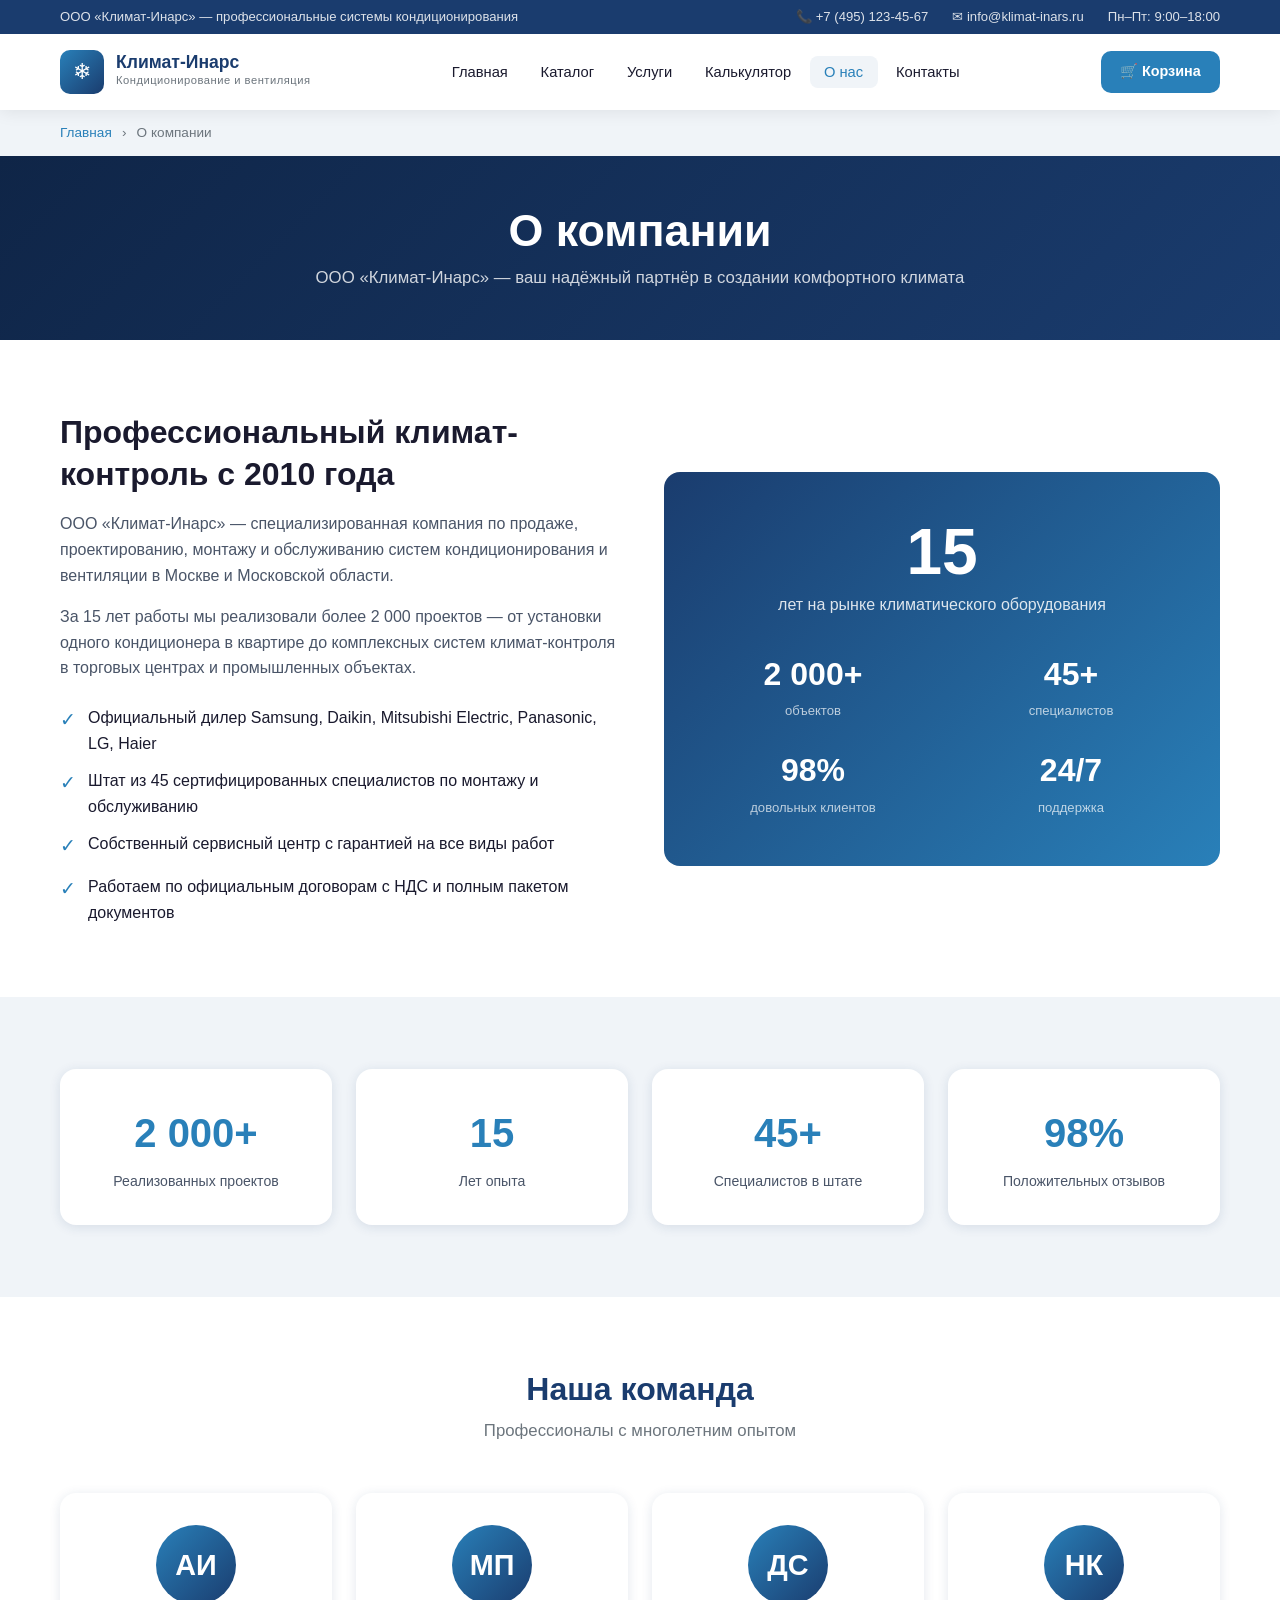
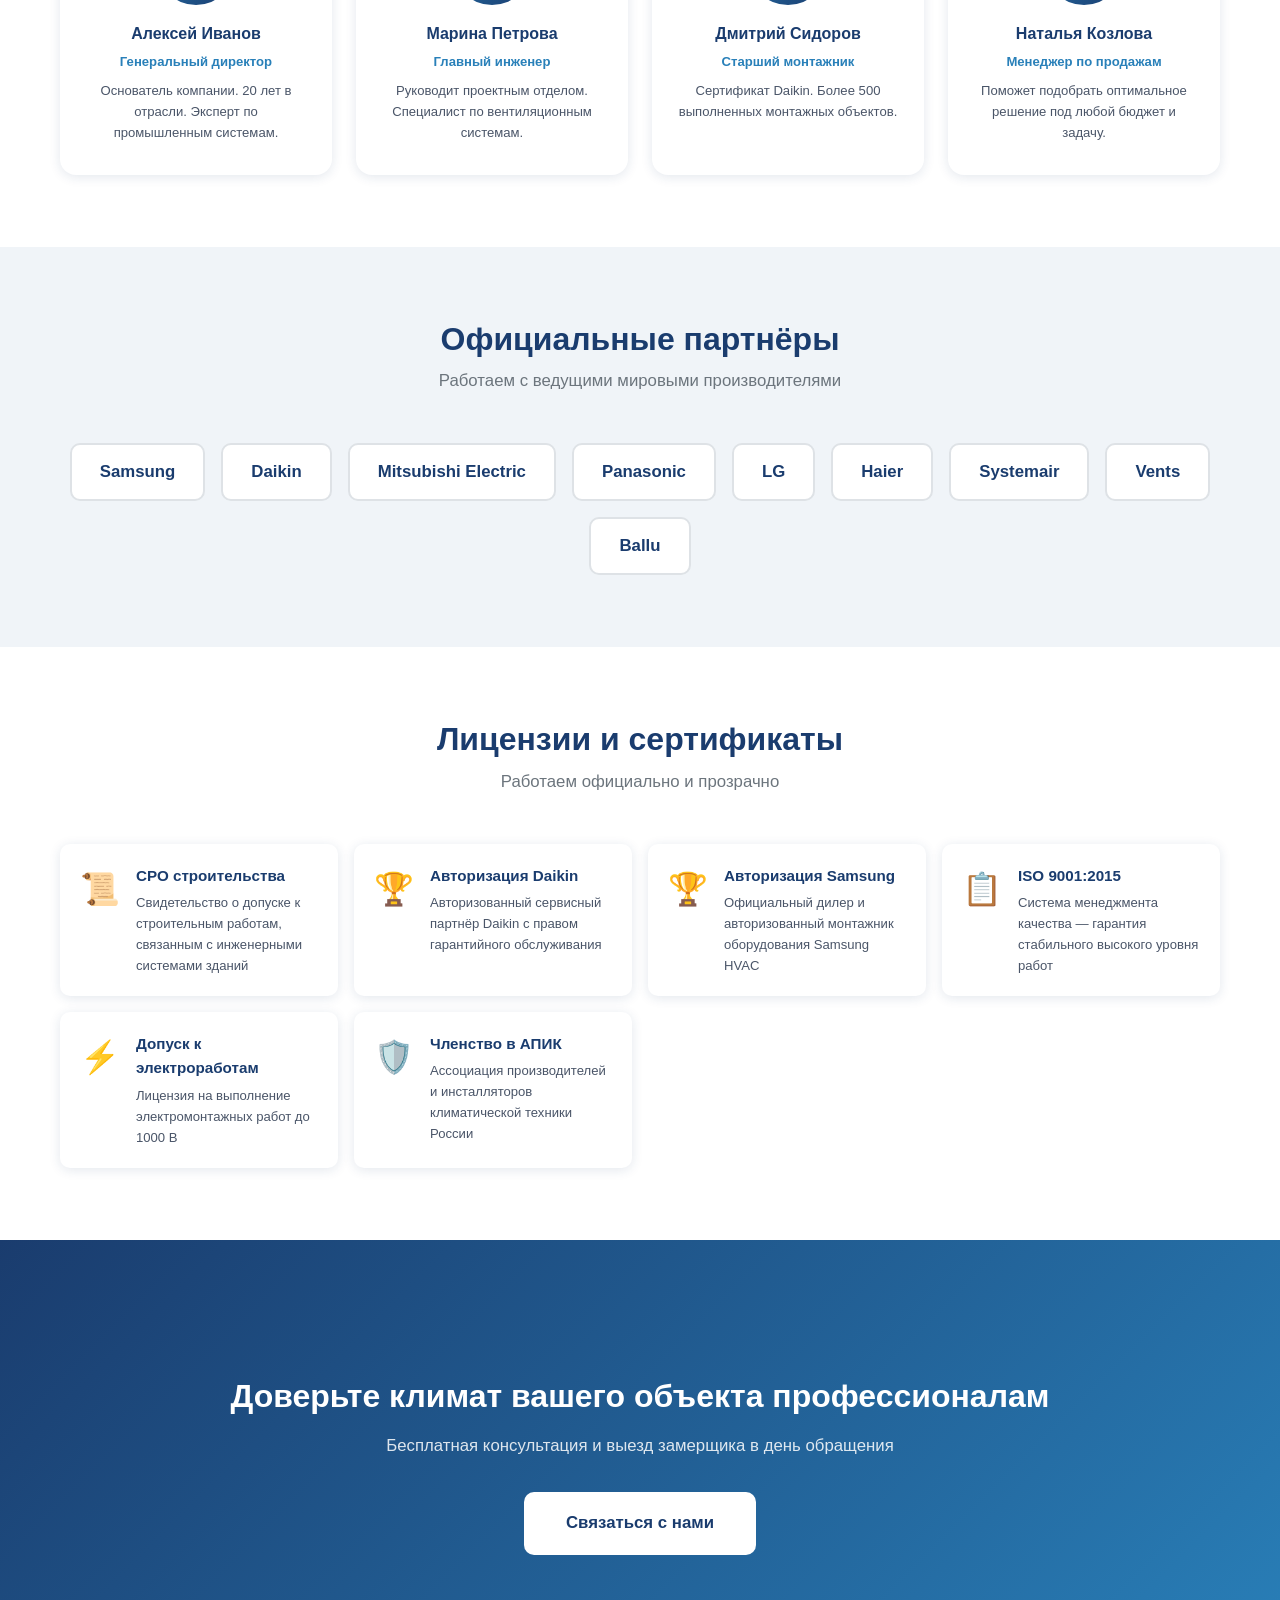
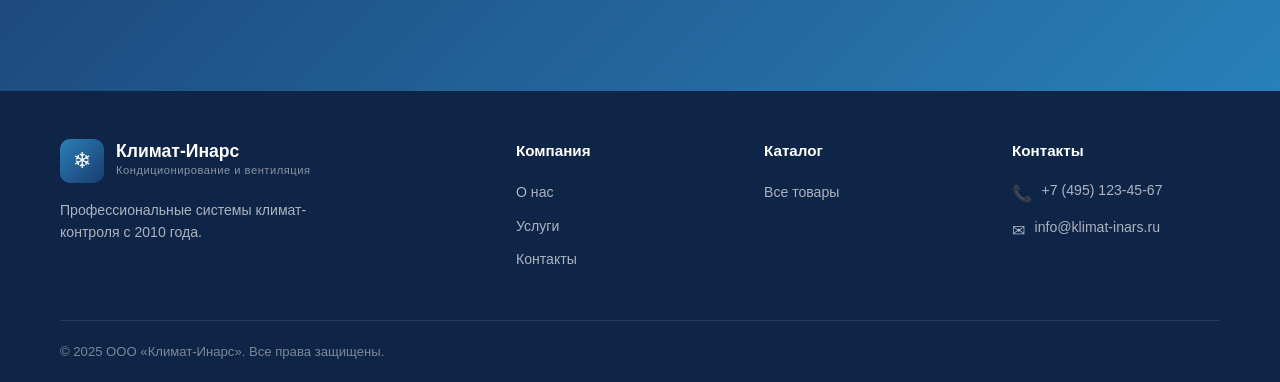
==== about.html @ 951269cb "Add multi-page website for Klimat-Inars LLC Full-featured air conditioning & ventilation company web" ====
<!DOCTYPE html>
<html lang="ru">
<head>
  <meta charset="UTF-8">
  <meta name="viewport" content="width=device-width, initial-scale=1.0">
  <title>О компании — Климат-Инарс</title>
  <link rel="stylesheet" href="css/style.css">
  <style>
    .about-intro { display: grid; grid-template-columns: 1fr 1fr; gap: 3rem; align-items: center; }
    .about-intro-visual {
      background: linear-gradient(135deg, var(--primary), var(--accent));
      border-radius: var(--radius-lg); padding: 3rem 2rem;
      color: var(--white); text-align: center;
    }
    .about-intro-visual .big-num { font-size: 4rem; font-weight: 900; line-height: 1; }
    .about-intro-visual p { opacity: 0.85; margin-top: 0.5rem; }
    .stats-grid { display: grid; grid-template-columns: repeat(4, 1fr); gap: 1.5rem; }
    .stat-card { background: var(--white); border-radius: var(--radius-lg); padding: 2rem 1rem; text-align: center; box-shadow: var(--shadow); }
    .stat-card .num { font-size: 2.5rem; font-weight: 800; color: var(--accent); }
    .stat-card .label { font-size: 0.88rem; color: var(--text-light); margin-top: 0.3rem; }
    .team-grid { display: grid; grid-template-columns: repeat(auto-fit, minmax(200px, 1fr)); gap: 1.5rem; }
    .team-card { text-align: center; background: var(--white); border-radius: var(--radius-lg); padding: 2rem 1.5rem; box-shadow: var(--shadow); }
    .team-avatar { width: 80px; height: 80px; border-radius: 50%; background: linear-gradient(135deg, var(--accent), var(--primary)); display: flex; align-items: center; justify-content: center; color: var(--white); font-size: 1.8rem; font-weight: 700; margin: 0 auto 1rem; }
    .team-card h4 { color: var(--primary); margin-bottom: 0.25rem; }
    .team-card .role { font-size: 0.82rem; color: var(--accent); font-weight: 600; margin-bottom: 0.5rem; }
    .team-card p { font-size: 0.82rem; color: var(--text-light); }
    .partners-logos { display: flex; flex-wrap: wrap; gap: 1rem; justify-content: center; align-items: center; }
    .partner-badge {
      background: var(--white); border: 2px solid var(--gray-light); border-radius: var(--radius);
      padding: 0.85rem 1.75rem; font-weight: 700; color: var(--primary); font-size: 1.05rem;
      transition: var(--transition);
    }
    .partner-badge:hover { border-color: var(--accent); color: var(--accent); }
    .cert-list { display: grid; grid-template-columns: repeat(auto-fit, minmax(260px, 1fr)); gap: 1rem; }
    .cert-item { display: flex; gap: 1rem; padding: 1.25rem; background: var(--white); border-radius: var(--radius); box-shadow: var(--shadow); }
    .cert-icon { font-size: 2rem; flex-shrink: 0; }
    .cert-item h4 { color: var(--primary); margin-bottom: 0.25rem; font-size: 0.95rem; }
    .cert-item p { font-size: 0.82rem; color: var(--text-light); }
    @media (max-width: 768px) {
      .about-intro { grid-template-columns: 1fr; }
      .stats-grid { grid-template-columns: repeat(2, 1fr); }
    }
  </style>
</head>
<body>

<!-- HEADER -->
<header class="header">
  <div class="header-top">
    <div class="container">
      <div>ООО «Климат-Инарс» — профессиональные системы кондиционирования</div>
      <div class="header-top-contacts">
        <a href="tel:+74951234567">📞 +7 (495) 123-45-67</a>
        <a href="mailto:info@klimat-inars.ru">✉ info@klimat-inars.ru</a>
        <span>Пн–Пт: 9:00–18:00</span>
      </div>
    </div>
  </div>
  <div class="header-main">
    <div class="container">
      <a href="index.html" class="logo">
        <div class="logo-icon">❄</div>
        <div class="logo-text">
          <span class="logo-name">Климат-Инарс</span>
          <span class="logo-tagline">Кондиционирование и вентиляция</span>
        </div>
      </a>
      <nav class="nav">
        <ul>
          <li><a href="index.html">Главная</a></li>
          <li><a href="catalog.html">Каталог</a></li>
          <li><a href="services.html">Услуги</a></li>
          <li><a href="calculator.html">Калькулятор</a></li>
          <li><a href="about.html">О нас</a></li>
          <li><a href="contacts.html">Контакты</a></li>
        </ul>
      </nav>
      <div class="header-actions">
        <a href="cart.html" class="cart-btn">
          🛒 Корзина
          <span class="cart-count hidden">0</span>
        </a>
        <button class="burger" id="burgerBtn" aria-label="Меню">
          <span></span><span></span><span></span>
        </button>
      </div>
    </div>
  </div>
</header>

<nav class="mobile-nav" id="mobileNav">
  <button class="mobile-nav-close" id="mobileNavClose">✕</button>
  <ul>
    <li><a href="index.html">🏠 Главная</a></li>
    <li><a href="catalog.html">📦 Каталог</a></li>
    <li><a href="services.html">🔧 Услуги</a></li>
    <li><a href="calculator.html">🧮 Калькулятор</a></li>
    <li><a href="about.html">ℹ О нас</a></li>
    <li><a href="contacts.html">📍 Контакты</a></li>
    <li><a href="cart.html">🛒 Корзина</a></li>
  </ul>
</nav>

<div class="breadcrumb">
  <div class="container">
    <a href="index.html">Главная</a> <span>›</span> О компании
  </div>
</div>

<div class="page-hero">
  <div class="container">
    <h1>О компании</h1>
    <p>ООО «Климат-Инарс» — ваш надёжный партнёр в создании комфортного климата</p>
  </div>
</div>

<!-- ABOUT INTRO -->
<section class="section">
  <div class="container">
    <div class="about-intro">
      <div>
        <h2>Профессиональный климат-контроль с 2010 года</h2>
        <p style="color:var(--text-light);margin:1rem 0">ООО «Климат-Инарс» — специализированная компания по продаже, проектированию, монтажу и обслуживанию систем кондиционирования и вентиляции в Москве и Московской области.</p>
        <p style="color:var(--text-light);margin-bottom:1.5rem">За 15 лет работы мы реализовали более 2 000 проектов — от установки одного кондиционера в квартире до комплексных систем климат-контроля в торговых центрах и промышленных объектах.</p>
        <div style="display:flex;flex-direction:column;gap:0.75rem">
          <div style="display:flex;gap:0.75rem;align-items:flex-start">
            <span style="color:var(--accent);font-size:1.2rem;flex-shrink:0">✓</span>
            <span>Официальный дилер Samsung, Daikin, Mitsubishi Electric, Panasonic, LG, Haier</span>
          </div>
          <div style="display:flex;gap:0.75rem;align-items:flex-start">
            <span style="color:var(--accent);font-size:1.2rem;flex-shrink:0">✓</span>
            <span>Штат из 45 сертифицированных специалистов по монтажу и обслуживанию</span>
          </div>
          <div style="display:flex;gap:0.75rem;align-items:flex-start">
            <span style="color:var(--accent);font-size:1.2rem;flex-shrink:0">✓</span>
            <span>Собственный сервисный центр с гарантией на все виды работ</span>
          </div>
          <div style="display:flex;gap:0.75rem;align-items:flex-start">
            <span style="color:var(--accent);font-size:1.2rem;flex-shrink:0">✓</span>
            <span>Работаем по официальным договорам с НДС и полным пакетом документов</span>
          </div>
        </div>
      </div>
      <div class="about-intro-visual">
        <div class="big-num">15</div>
        <p>лет на рынке климатического оборудования</p>
        <div style="display:grid;grid-template-columns:1fr 1fr;gap:1.5rem;margin-top:2rem">
          <div><div style="font-size:2rem;font-weight:800">2 000+</div><div style="opacity:0.7;font-size:0.82rem">объектов</div></div>
          <div><div style="font-size:2rem;font-weight:800">45+</div><div style="opacity:0.7;font-size:0.82rem">специалистов</div></div>
          <div><div style="font-size:2rem;font-weight:800">98%</div><div style="opacity:0.7;font-size:0.82rem">довольных клиентов</div></div>
          <div><div style="font-size:2rem;font-weight:800">24/7</div><div style="opacity:0.7;font-size:0.82rem">поддержка</div></div>
        </div>
      </div>
    </div>
  </div>
</section>

<!-- STATS -->
<section class="section section-light">
  <div class="container">
    <div class="stats-grid">
      <div class="stat-card">
        <div class="num">2 000+</div>
        <div class="label">Реализованных проектов</div>
      </div>
      <div class="stat-card">
        <div class="num">15</div>
        <div class="label">Лет опыта</div>
      </div>
      <div class="stat-card">
        <div class="num">45+</div>
        <div class="label">Специалистов в штате</div>
      </div>
      <div class="stat-card">
        <div class="num">98%</div>
        <div class="label">Положительных отзывов</div>
      </div>
    </div>
  </div>
</section>

<!-- TEAM -->
<section class="section">
  <div class="container">
    <h2 class="section-title">Наша команда</h2>
    <p class="section-sub">Профессионалы с многолетним опытом</p>
    <div class="team-grid">
      <div class="team-card">
        <div class="team-avatar">АИ</div>
        <h4>Алексей Иванов</h4>
        <div class="role">Генеральный директор</div>
        <p>Основатель компании. 20 лет в отрасли. Эксперт по промышленным системам.</p>
      </div>
      <div class="team-card">
        <div class="team-avatar">МП</div>
        <h4>Марина Петрова</h4>
        <div class="role">Главный инженер</div>
        <p>Руководит проектным отделом. Специалист по вентиляционным системам.</p>
      </div>
      <div class="team-card">
        <div class="team-avatar">ДС</div>
        <h4>Дмитрий Сидоров</h4>
        <div class="role">Старший монтажник</div>
        <p>Сертификат Daikin. Более 500 выполненных монтажных объектов.</p>
      </div>
      <div class="team-card">
        <div class="team-avatar">НК</div>
        <h4>Наталья Козлова</h4>
        <div class="role">Менеджер по продажам</div>
        <p>Поможет подобрать оптимальное решение под любой бюджет и задачу.</p>
      </div>
    </div>
  </div>
</section>

<!-- PARTNERS -->
<section class="section section-light">
  <div class="container">
    <h2 class="section-title">Официальные партнёры</h2>
    <p class="section-sub">Работаем с ведущими мировыми производителями</p>
    <div class="partners-logos">
      <div class="partner-badge">Samsung</div>
      <div class="partner-badge">Daikin</div>
      <div class="partner-badge">Mitsubishi Electric</div>
      <div class="partner-badge">Panasonic</div>
      <div class="partner-badge">LG</div>
      <div class="partner-badge">Haier</div>
      <div class="partner-badge">Systemair</div>
      <div class="partner-badge">Vents</div>
      <div class="partner-badge">Ballu</div>
    </div>
  </div>
</section>

<!-- CERTIFICATES -->
<section class="section">
  <div class="container">
    <h2 class="section-title">Лицензии и сертификаты</h2>
    <p class="section-sub">Работаем официально и прозрачно</p>
    <div class="cert-list">
      <div class="cert-item">
        <div class="cert-icon">📜</div>
        <div>
          <h4>СРО строительства</h4>
          <p>Свидетельство о допуске к строительным работам, связанным с инженерными системами зданий</p>
        </div>
      </div>
      <div class="cert-item">
        <div class="cert-icon">🏆</div>
        <div>
          <h4>Авторизация Daikin</h4>
          <p>Авторизованный сервисный партнёр Daikin с правом гарантийного обслуживания</p>
        </div>
      </div>
      <div class="cert-item">
        <div class="cert-icon">🏆</div>
        <div>
          <h4>Авторизация Samsung</h4>
          <p>Официальный дилер и авторизованный монтажник оборудования Samsung HVAC</p>
        </div>
      </div>
      <div class="cert-item">
        <div class="cert-icon">📋</div>
        <div>
          <h4>ISO 9001:2015</h4>
          <p>Система менеджмента качества — гарантия стабильного высокого уровня работ</p>
        </div>
      </div>
      <div class="cert-item">
        <div class="cert-icon">⚡</div>
        <div>
          <h4>Допуск к электроработам</h4>
          <p>Лицензия на выполнение электромонтажных работ до 1000 В</p>
        </div>
      </div>
      <div class="cert-item">
        <div class="cert-icon">🛡️</div>
        <div>
          <h4>Членство в АПИК</h4>
          <p>Ассоциация производителей и инсталляторов климатической техники России</p>
        </div>
      </div>
    </div>
  </div>
</section>

<!-- CTA -->
<section class="section section-blue">
  <div class="container">
    <div class="cta-banner">
      <h2>Доверьте климат вашего объекта профессионалам</h2>
      <p>Бесплатная консультация и выезд замерщика в день обращения</p>
      <a href="contacts.html" class="btn btn-white btn-lg">Связаться с нами</a>
    </div>
  </div>
</section>

<!-- FOOTER -->
<footer class="footer">
  <div class="footer-main">
    <div class="container">
      <div class="footer-grid">
        <div class="footer-brand">
          <a href="index.html" class="logo">
            <div class="logo-icon">❄</div>
            <div class="logo-text">
              <span class="logo-name">Климат-Инарс</span>
              <span class="logo-tagline">Кондиционирование и вентиляция</span>
            </div>
          </a>
          <p>Профессиональные системы климат-контроля с 2010 года.</p>
        </div>
        <div class="footer-col">
          <h4>Компания</h4>
          <ul>
            <li><a href="about.html">О нас</a></li>
            <li><a href="services.html">Услуги</a></li>
            <li><a href="contacts.html">Контакты</a></li>
          </ul>
        </div>
        <div class="footer-col">
          <h4>Каталог</h4>
          <ul>
            <li><a href="catalog.html">Все товары</a></li>
          </ul>
        </div>
        <div class="footer-col">
          <h4>Контакты</h4>
          <div class="footer-contact-item"><span class="icon">📞</span><span>+7 (495) 123-45-67</span></div>
          <div class="footer-contact-item"><span class="icon">✉</span><span>info@klimat-inars.ru</span></div>
        </div>
      </div>
    </div>
  </div>
  <div class="container">
    <div class="footer-bottom">
      <span>© 2025 ООО «Климат-Инарс». Все права защищены.</span>
    </div>
  </div>
</footer>

<script src="js/data.js"></script>
<script src="js/main.js"></script>
</body>
</html>
---- css/style.css ----
/* ===== RESET & BASE ===== */
*, *::before, *::after { box-sizing: border-box; margin: 0; padding: 0; }

:root {
  --primary: #1a3c6e;
  --primary-dark: #0f2547;
  --accent: #2980b9;
  --accent-light: #3498db;
  --accent-hover: #1f6fa8;
  --white: #ffffff;
  --light: #f0f4f8;
  --light-2: #e8eef5;
  --gray: #6c757d;
  --gray-light: #dee2e6;
  --text: #1a1a2e;
  --text-light: #4a5568;
  --shadow: 0 2px 12px rgba(26,60,110,0.12);
  --shadow-lg: 0 8px 32px rgba(26,60,110,0.18);
  --radius: 10px;
  --radius-lg: 16px;
  --transition: 0.25s ease;
}

html { scroll-behavior: smooth; }
body { font-family: 'Segoe UI', Arial, sans-serif; color: var(--text); background: var(--white); line-height: 1.6; }
a { text-decoration: none; color: inherit; }
ul { list-style: none; }
img { max-width: 100%; display: block; }
button { cursor: pointer; border: none; background: none; font-family: inherit; }

/* ===== TYPOGRAPHY ===== */
h1 { font-size: clamp(1.8rem, 4vw, 2.8rem); font-weight: 700; line-height: 1.2; }
h2 { font-size: clamp(1.4rem, 3vw, 2rem); font-weight: 700; line-height: 1.3; }
h3 { font-size: clamp(1.1rem, 2vw, 1.35rem); font-weight: 600; }
h4 { font-size: 1rem; font-weight: 600; }

.section-title { text-align: center; margin-bottom: 0.5rem; color: var(--primary); }
.section-sub  { text-align: center; color: var(--gray); margin-bottom: 3rem; font-size: 1.05rem; }

/* ===== BUTTONS ===== */
.btn {
  display: inline-flex; align-items: center; gap: 0.5rem;
  padding: 0.75rem 1.75rem; border-radius: var(--radius);
  font-size: 0.95rem; font-weight: 600; transition: var(--transition);
  cursor: pointer; border: 2px solid transparent;
}
.btn-primary { background: var(--accent); color: var(--white); }
.btn-primary:hover { background: var(--accent-hover); transform: translateY(-1px); box-shadow: 0 4px 16px rgba(41,128,185,0.35); }
.btn-outline { background: transparent; color: var(--accent); border-color: var(--accent); }
.btn-outline:hover { background: var(--accent); color: var(--white); transform: translateY(-1px); }
.btn-white { background: var(--white); color: var(--primary); }
.btn-white:hover { background: var(--light); transform: translateY(-1px); }
.btn-lg { padding: 1rem 2.5rem; font-size: 1.05rem; }
.btn-sm { padding: 0.5rem 1rem; font-size: 0.85rem; }

/* ===== HEADER ===== */
.header {
  position: sticky; top: 0; z-index: 1000;
  background: var(--white); box-shadow: 0 2px 16px rgba(0,0,0,0.08);
}
.header-top {
  background: var(--primary);
  padding: 0.4rem 0;
}
.header-top .container {
  display: flex; justify-content: space-between; align-items: center;
  font-size: 0.82rem; color: rgba(255,255,255,0.85);
}
.header-top a { color: rgba(255,255,255,0.85); transition: color var(--transition); }
.header-top a:hover { color: var(--white); }
.header-top-contacts { display: flex; gap: 1.5rem; align-items: center; }
.header-main { padding: 1rem 0; }
.header-main .container { display: flex; align-items: center; gap: 2rem; justify-content: space-between; }

.logo { display: flex; align-items: center; gap: 0.75rem; }
.logo-icon {
  width: 44px; height: 44px; background: linear-gradient(135deg, var(--accent), var(--primary));
  border-radius: 10px; display: flex; align-items: center; justify-content: center;
  color: var(--white); font-size: 1.4rem; flex-shrink: 0;
}
.logo-text { display: flex; flex-direction: column; }
.logo-name { font-size: 1.1rem; font-weight: 700; color: var(--primary); line-height: 1.1; }
.logo-tagline { font-size: 0.7rem; color: var(--gray); letter-spacing: 0.5px; }

.nav ul { display: flex; gap: 0.25rem; }
.nav a {
  padding: 0.5rem 0.9rem; border-radius: 8px; font-size: 0.92rem; font-weight: 500;
  color: var(--text); transition: var(--transition);
}
.nav a:hover, .nav a.active { background: var(--light); color: var(--accent); }

.header-actions { display: flex; align-items: center; gap: 0.75rem; }
.cart-btn {
  position: relative; display: flex; align-items: center; gap: 0.5rem;
  padding: 0.6rem 1.2rem; background: var(--accent); color: var(--white);
  border-radius: var(--radius); font-size: 0.9rem; font-weight: 600;
  transition: var(--transition);
}
.cart-btn:hover { background: var(--accent-hover); transform: translateY(-1px); }
.cart-count {
  background: #e74c3c; color: var(--white); border-radius: 50%;
  width: 20px; height: 20px; font-size: 0.72rem; font-weight: 700;
  display: flex; align-items: center; justify-content: center;
  position: absolute; top: -6px; right: -6px;
}
.cart-count.hidden { display: none; }

.burger {
  display: none; flex-direction: column; gap: 5px; padding: 6px;
  width: 38px; height: 38px; justify-content: center;
}
.burger span {
  display: block; height: 2px; background: var(--primary);
  border-radius: 2px; transition: var(--transition);
}

/* ===== CONTAINER ===== */
.container { max-width: 1200px; margin: 0 auto; padding: 0 1.25rem; }

/* ===== HERO ===== */
.hero {
  background: linear-gradient(135deg, var(--primary-dark) 0%, var(--primary) 50%, var(--accent) 100%);
  padding: 5rem 0 4rem; position: relative; overflow: hidden;
}
.hero::before {
  content: ''; position: absolute; top: -50%; right: -10%;
  width: 600px; height: 600px;
  background: radial-gradient(circle, rgba(255,255,255,0.06) 0%, transparent 70%);
  border-radius: 50%;
}
.hero::after {
  content: ''; position: absolute; bottom: -30%; left: -5%;
  width: 400px; height: 400px;
  background: radial-gradient(circle, rgba(255,255,255,0.04) 0%, transparent 70%);
  border-radius: 50%;
}
.hero-content { position: relative; z-index: 1; display: grid; grid-template-columns: 1fr 1fr; gap: 3rem; align-items: center; }
.hero-text h1 { color: var(--white); margin-bottom: 1.25rem; }
.hero-text h1 span { color: #74b9ff; }
.hero-text p { color: rgba(255,255,255,0.85); font-size: 1.08rem; margin-bottom: 2rem; max-width: 480px; }
.hero-actions { display: flex; gap: 1rem; flex-wrap: wrap; }
.hero-stats { display: flex; gap: 2rem; margin-top: 2.5rem; }
.stat { text-align: left; }
.stat-num { font-size: 2rem; font-weight: 800; color: var(--white); line-height: 1; }
.stat-label { font-size: 0.8rem; color: rgba(255,255,255,0.7); margin-top: 0.2rem; }
.hero-visual {
  display: flex; flex-direction: column; gap: 1rem; align-items: flex-end;
}
.hero-card {
  background: rgba(255,255,255,0.12); backdrop-filter: blur(12px);
  border: 1px solid rgba(255,255,255,0.2); border-radius: var(--radius-lg);
  padding: 1.5rem; color: var(--white); width: 100%; max-width: 340px;
}
.hero-card h4 { margin-bottom: 0.5rem; font-size: 0.95rem; opacity: 0.85; }
.hero-card .price { font-size: 1.6rem; font-weight: 800; color: #74b9ff; }
.hero-card .price span { font-size: 0.85rem; font-weight: 400; opacity: 0.7; }
.hero-card-features { display: flex; gap: 0.5rem; margin-top: 0.75rem; flex-wrap: wrap; }
.feature-tag {
  background: rgba(255,255,255,0.15); padding: 0.3rem 0.7rem;
  border-radius: 20px; font-size: 0.75rem;
}

/* ===== SECTION ===== */
.section { padding: 4.5rem 0; }
.section-light { background: var(--light); }
.section-blue { background: linear-gradient(135deg, var(--primary) 0%, var(--accent) 100%); }

/* ===== FEATURES ===== */
.features-grid { display: grid; grid-template-columns: repeat(auto-fit, minmax(220px, 1fr)); gap: 1.5rem; }
.feature-card {
  background: var(--white); border-radius: var(--radius-lg); padding: 2rem 1.5rem;
  text-align: center; box-shadow: var(--shadow); transition: var(--transition);
  border: 1px solid var(--gray-light);
}
.feature-card:hover { transform: translateY(-4px); box-shadow: var(--shadow-lg); border-color: var(--accent-light); }
.feature-icon {
  width: 64px; height: 64px; margin: 0 auto 1.25rem;
  background: linear-gradient(135deg, var(--light-2), var(--light));
  border-radius: 16px; display: flex; align-items: center; justify-content: center;
  font-size: 1.8rem;
}
.feature-card h3 { margin-bottom: 0.5rem; color: var(--primary); }
.feature-card p { color: var(--text-light); font-size: 0.92rem; }

/* ===== PRODUCTS (catalog preview) ===== */
.products-grid { display: grid; grid-template-columns: repeat(auto-fill, minmax(260px, 1fr)); gap: 1.5rem; }
.product-card {
  background: var(--white); border-radius: var(--radius-lg); overflow: hidden;
  box-shadow: var(--shadow); border: 1px solid var(--gray-light);
  transition: var(--transition); display: flex; flex-direction: column;
}
.product-card:hover { transform: translateY(-4px); box-shadow: var(--shadow-lg); border-color: var(--accent-light); }
.product-img {
  aspect-ratio: 4/3; background: var(--light-2);
  display: flex; align-items: center; justify-content: center;
  font-size: 4rem; position: relative; overflow: hidden;
}
.product-badge {
  position: absolute; top: 0.75rem; left: 0.75rem;
  background: var(--accent); color: var(--white);
  padding: 0.2rem 0.6rem; border-radius: 6px; font-size: 0.75rem; font-weight: 600;
}
.product-badge.new { background: #27ae60; }
.product-badge.hot { background: #e74c3c; }
.product-body { padding: 1.25rem; flex: 1; display: flex; flex-direction: column; }
.product-category { font-size: 0.75rem; color: var(--accent); font-weight: 600; text-transform: uppercase; letter-spacing: 0.5px; margin-bottom: 0.4rem; }
.product-body h3 { font-size: 1rem; margin-bottom: 0.5rem; color: var(--text); }
.product-body p { font-size: 0.85rem; color: var(--text-light); flex: 1; margin-bottom: 1rem; }
.product-specs { display: flex; flex-wrap: wrap; gap: 0.4rem; margin-bottom: 0.75rem; }
.spec-tag {
  background: var(--light); color: var(--text-light); padding: 0.2rem 0.5rem;
  border-radius: 5px; font-size: 0.75rem;
}
.product-footer { display: flex; align-items: center; justify-content: space-between; gap: 0.5rem; }
.product-price { font-size: 1.3rem; font-weight: 800; color: var(--primary); }
.product-price-sub { font-size: 0.72rem; color: var(--gray); margin-top: -2px; }
.add-to-cart-btn {
  background: var(--accent); color: var(--white); border-radius: 8px;
  padding: 0.55rem 1rem; font-size: 0.85rem; font-weight: 600;
  transition: var(--transition); white-space: nowrap;
}
.add-to-cart-btn:hover { background: var(--accent-hover); transform: scale(1.04); }
.add-to-cart-btn.in-cart { background: #27ae60; }

/* ===== SERVICES LIST ===== */
.services-list { display: grid; grid-template-columns: repeat(auto-fit, minmax(300px, 1fr)); gap: 1.5rem; }
.service-item {
  background: var(--white); border-radius: var(--radius-lg); padding: 2rem;
  box-shadow: var(--shadow); border-left: 4px solid var(--accent);
  transition: var(--transition);
}
.service-item:hover { transform: translateY(-3px); box-shadow: var(--shadow-lg); }
.service-item-icon { font-size: 2.5rem; margin-bottom: 1rem; }
.service-item h3 { color: var(--primary); margin-bottom: 0.5rem; }
.service-item p { color: var(--text-light); font-size: 0.9rem; margin-bottom: 1rem; }
.service-price { font-weight: 700; color: var(--accent); font-size: 1.1rem; }

/* ===== CTA BANNER ===== */
.cta-banner {
  text-align: center; padding: 4rem 2rem;
}
.cta-banner h2 { color: var(--white); margin-bottom: 1rem; }
.cta-banner p { color: rgba(255,255,255,0.85); margin-bottom: 2rem; font-size: 1.05rem; }

/* ===== TESTIMONIALS ===== */
.testimonials-grid { display: grid; grid-template-columns: repeat(auto-fit, minmax(280px, 1fr)); gap: 1.5rem; }
.testimonial-card {
  background: var(--white); border-radius: var(--radius-lg); padding: 1.75rem;
  box-shadow: var(--shadow); border: 1px solid var(--gray-light);
}
.testimonial-stars { color: #f1c40f; font-size: 1.1rem; margin-bottom: 0.75rem; }
.testimonial-text { color: var(--text-light); font-size: 0.92rem; margin-bottom: 1rem; font-style: italic; }
.testimonial-author { display: flex; align-items: center; gap: 0.75rem; }
.testimonial-avatar {
  width: 42px; height: 42px; border-radius: 50%;
  background: linear-gradient(135deg, var(--accent), var(--primary));
  display: flex; align-items: center; justify-content: center;
  color: var(--white); font-weight: 700; font-size: 0.95rem; flex-shrink: 0;
}
.testimonial-name { font-weight: 600; font-size: 0.9rem; }
.testimonial-role { font-size: 0.78rem; color: var(--gray); }

/* ===== FOOTER ===== */
.footer { background: var(--primary-dark); color: rgba(255,255,255,0.8); }
.footer-main { padding: 3rem 0; }
.footer-grid { display: grid; grid-template-columns: 2fr 1fr 1fr 1fr; gap: 2.5rem; }
.footer-brand .logo-name { color: var(--white); }
.footer-brand .logo-tagline { color: rgba(255,255,255,0.5); }
.footer-brand p { margin-top: 1rem; font-size: 0.88rem; color: rgba(255,255,255,0.65); max-width: 260px; }
.footer-col h4 { color: var(--white); margin-bottom: 1rem; font-size: 0.95rem; }
.footer-col ul { display: flex; flex-direction: column; gap: 0.5rem; }
.footer-col a { font-size: 0.88rem; color: rgba(255,255,255,0.65); transition: color var(--transition); }
.footer-col a:hover { color: var(--white); }
.footer-contact-item { display: flex; gap: 0.6rem; align-items: flex-start; margin-bottom: 0.6rem; }
.footer-contact-item .icon { font-size: 1rem; margin-top: 2px; flex-shrink: 0; }
.footer-contact-item span { font-size: 0.88rem; color: rgba(255,255,255,0.65); }
.footer-bottom {
  border-top: 1px solid rgba(255,255,255,0.1); padding: 1.25rem 0;
  display: flex; justify-content: space-between; align-items: center;
  font-size: 0.82rem; color: rgba(255,255,255,0.45);
}

/* ===== BREADCRUMB ===== */
.breadcrumb {
  background: var(--light); padding: 0.75rem 0;
  font-size: 0.85rem; color: var(--gray);
}
.breadcrumb a { color: var(--accent); }
.breadcrumb span { margin: 0 0.4rem; }

/* ===== PAGE HERO ===== */
.page-hero {
  background: linear-gradient(135deg, var(--primary-dark), var(--primary));
  padding: 3rem 0; text-align: center; color: var(--white);
}
.page-hero h1 { margin-bottom: 0.5rem; }
.page-hero p { color: rgba(255,255,255,0.8); font-size: 1.05rem; }

/* ===== CART ICON PULSE ===== */
@keyframes pulse {
  0% { transform: scale(1); }
  50% { transform: scale(1.15); }
  100% { transform: scale(1); }
}
.cart-btn.pulse { animation: pulse 0.3s ease; }

/* ===== TOAST ===== */
.toast {
  position: fixed; bottom: 2rem; right: 2rem; z-index: 9999;
  background: #27ae60; color: var(--white); padding: 0.85rem 1.5rem;
  border-radius: var(--radius); box-shadow: var(--shadow-lg);
  font-weight: 600; font-size: 0.92rem;
  transform: translateY(100px); opacity: 0; transition: all 0.3s ease;
}
.toast.show { transform: translateY(0); opacity: 1; }

/* ===== MOBILE NAV ===== */
.mobile-nav {
  display: none; position: fixed; top: 0; left: 0; right: 0; bottom: 0;
  background: var(--white); z-index: 999; flex-direction: column;
  padding: 5rem 2rem 2rem; overflow-y: auto;
}
.mobile-nav.open { display: flex; }
.mobile-nav ul { display: flex; flex-direction: column; gap: 0.5rem; }
.mobile-nav a {
  display: block; padding: 0.85rem 1rem; border-radius: 8px;
  font-size: 1.05rem; font-weight: 500; color: var(--text);
  border-bottom: 1px solid var(--gray-light);
}
.mobile-nav a:hover, .mobile-nav a.active { color: var(--accent); background: var(--light); }
.mobile-nav-close {
  position: absolute; top: 1rem; right: 1.25rem;
  font-size: 1.5rem; color: var(--gray); padding: 0.5rem;
}

/* ===== RESPONSIVE ===== */
@media (max-width: 992px) {
  .hero-content { grid-template-columns: 1fr; text-align: center; }
  .hero-text p { margin: 0 auto 2rem; }
  .hero-actions { justify-content: center; }
  .hero-stats { justify-content: center; }
  .hero-visual { align-items: center; }
  .footer-grid { grid-template-columns: 1fr 1fr; }
}

@media (max-width: 768px) {
  .nav { display: none; }
  .burger { display: flex; }
  .header-top .container { flex-direction: column; gap: 0.3rem; text-align: center; }
  .header-top-contacts { flex-direction: column; gap: 0.3rem; }
  .footer-grid { grid-template-columns: 1fr; gap: 2rem; }
  .footer-bottom { flex-direction: column; gap: 0.5rem; text-align: center; }
  .hero-stats { gap: 1rem; flex-wrap: wrap; justify-content: center; }
}

@media (max-width: 480px) {
  .hero { padding: 3rem 0; }
  .section { padding: 3rem 0; }
  .hero-card { max-width: 100%; }
  .btn-lg { padding: 0.85rem 1.75rem; font-size: 0.95rem; }
}
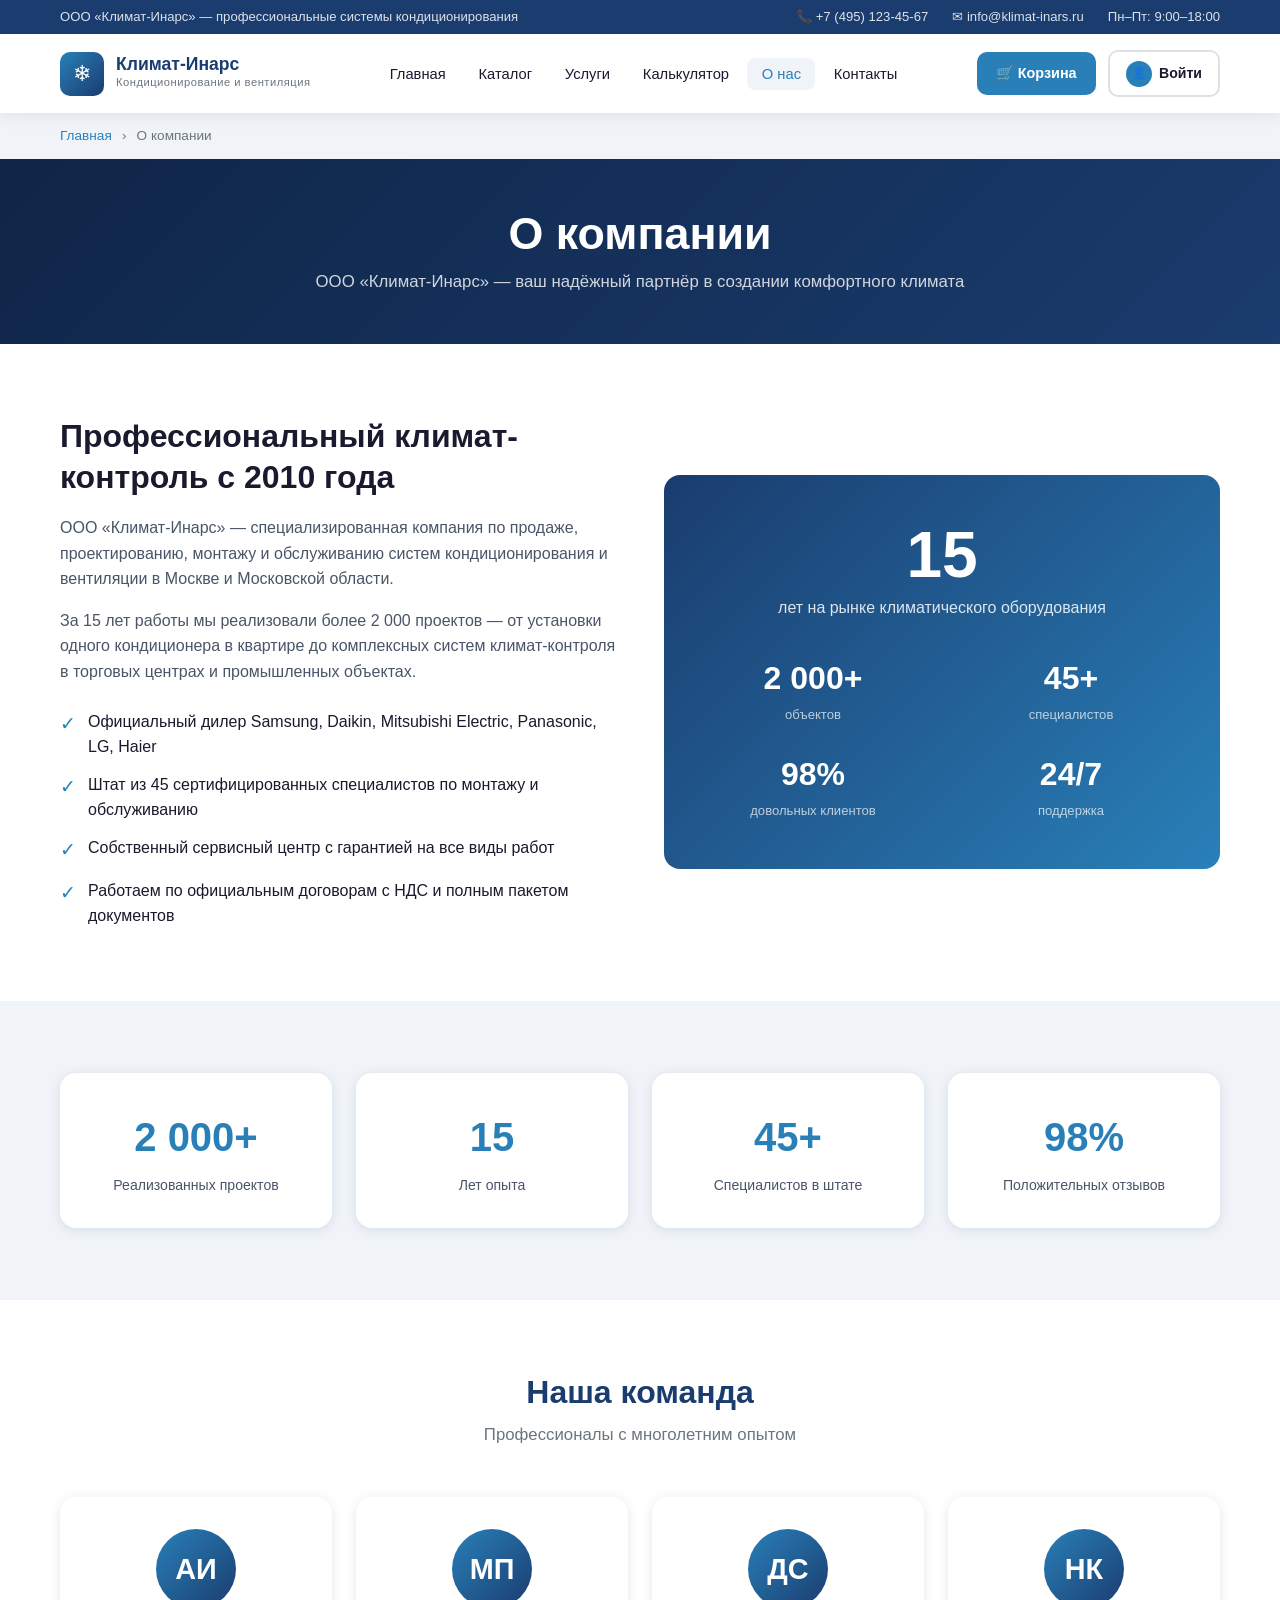
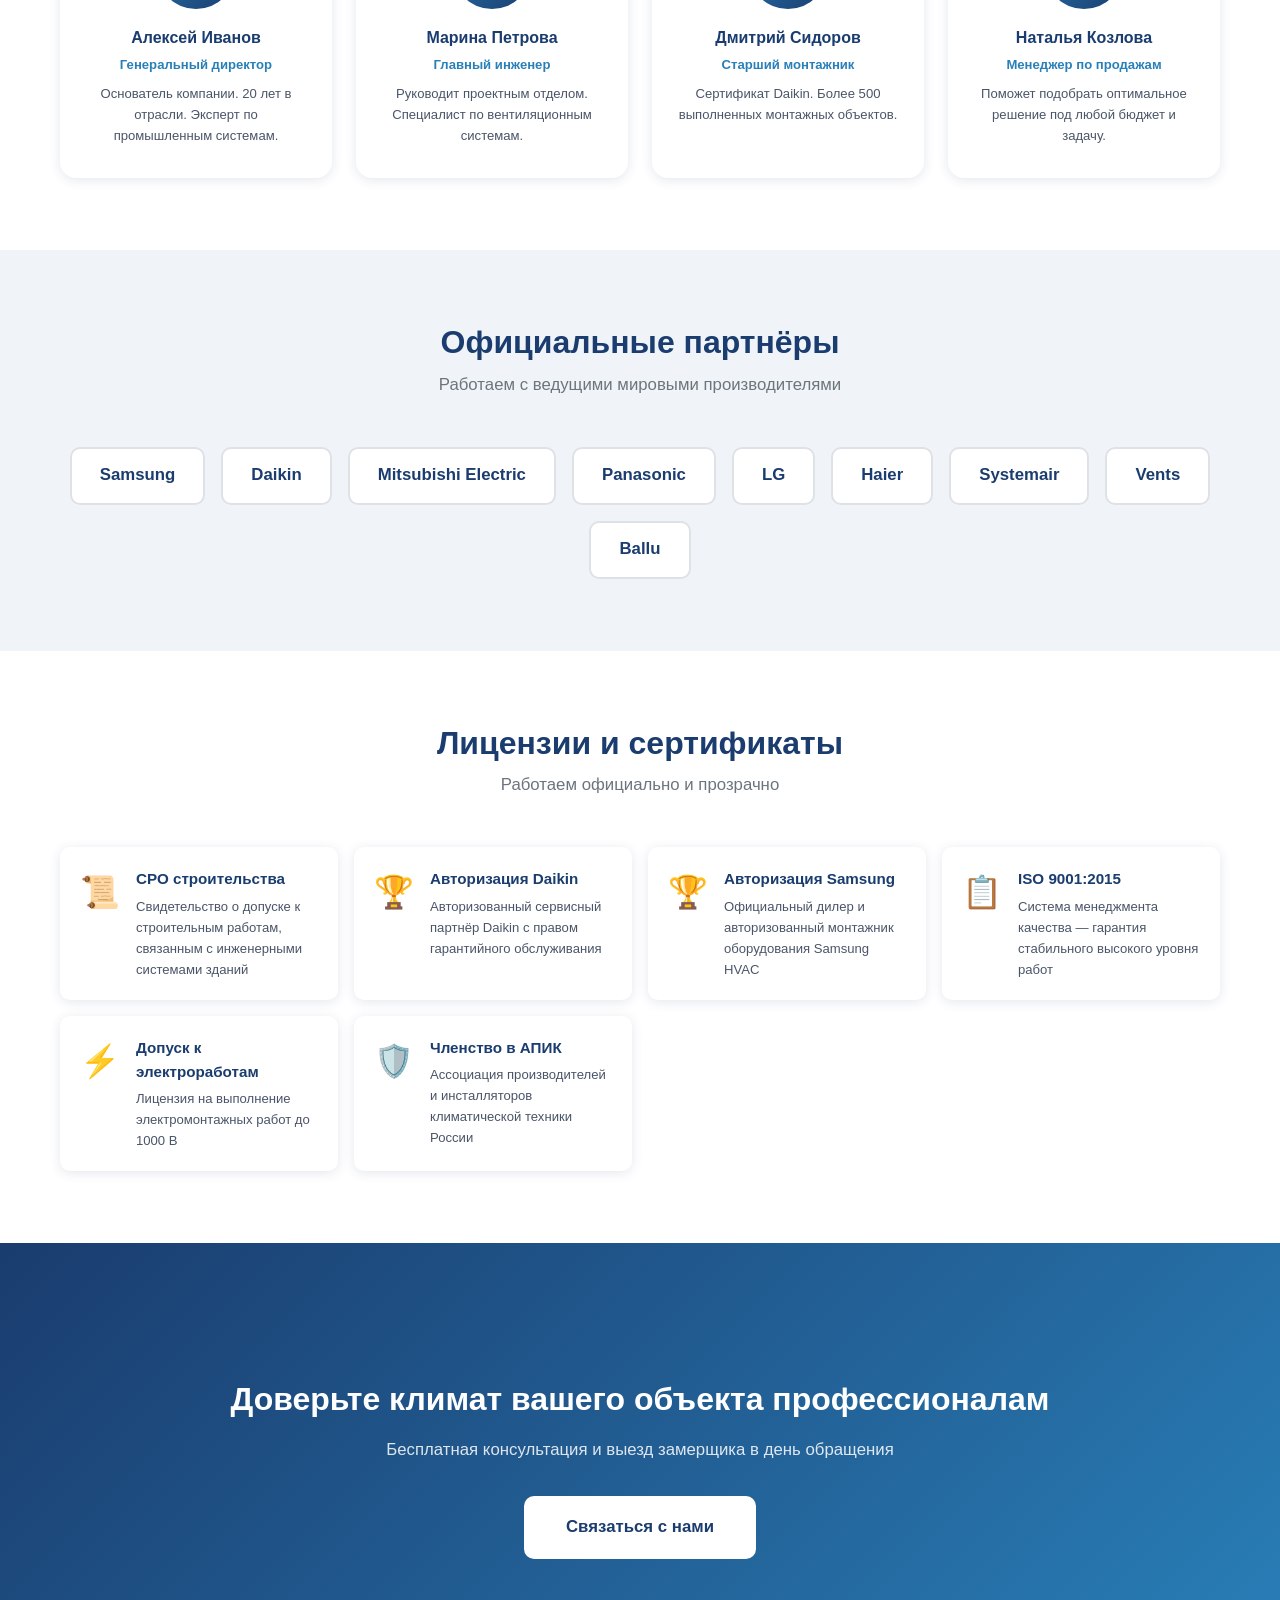
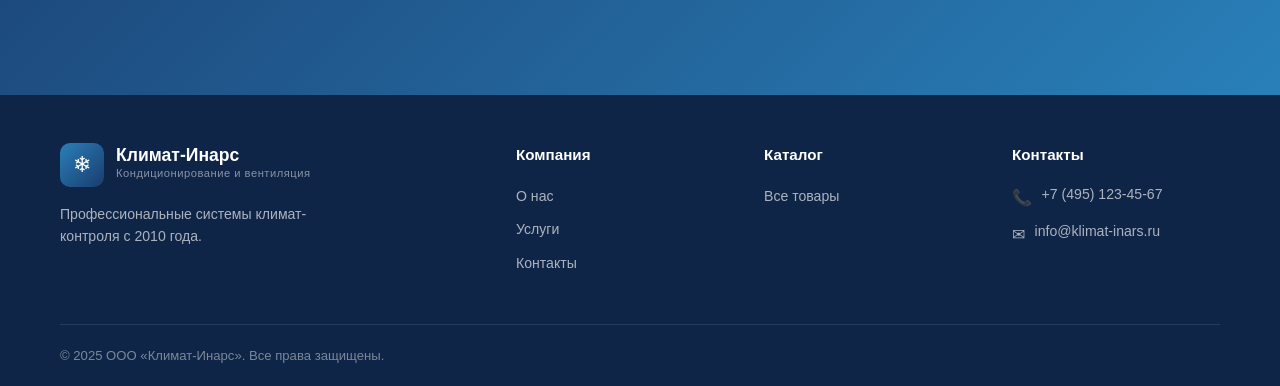
==== commit 11fd8cd8: "Add user account / personal cabinet feature New files: - account.html — login, register, and persona" ====
--- a/about.html
+++ b/about.html
@@ -5,6 +5,7 @@
   <meta name="viewport" content="width=device-width, initial-scale=1.0">
   <title>О компании — Климат-Инарс</title>
   <link rel="stylesheet" href="css/style.css">
+  <link rel="stylesheet" href="css/account.css">
   <style>
     .about-intro { display: grid; grid-template-columns: 1fr 1fr; gap: 3rem; align-items: center; }
     .about-intro-visual {
@@ -80,6 +81,10 @@
           🛒 Корзина
           <span class="cart-count hidden">0</span>
         </a>
+        <a href="account.html" class="auth-btn">
+          <span class="avatar-chip">👤</span>
+          <span class="auth-user-name">Войти</span>
+        </a>
         <button class="burger" id="burgerBtn" aria-label="Меню">
           <span></span><span></span><span></span>
         </button>
@@ -340,6 +345,7 @@
 </footer>
 
 <script src="js/data.js"></script>
+<script src="js/auth.js"></script>
 <script src="js/main.js"></script>
 </body>
 </html>
--- a/css/account.css
+++ b/css/account.css
@@ -0,0 +1,136 @@
+/* ===== AUTH BUTTON in HEADER ===== */
+.auth-btn {
+  display: flex; align-items: center; gap: 0.45rem;
+  padding: 0.55rem 1rem; border-radius: var(--radius);
+  border: 2px solid var(--gray-light); background: var(--white);
+  color: var(--text); font-size: 0.88rem; font-weight: 600;
+  transition: var(--transition); white-space: nowrap;
+}
+.auth-btn:hover { border-color: var(--accent); color: var(--accent); }
+.auth-btn.logged-in { border-color: var(--accent); background: rgba(41,128,185,0.07); color: var(--accent); }
+.auth-btn .avatar-chip {
+  width: 26px; height: 26px; border-radius: 50%;
+  background: var(--accent); color: var(--white);
+  display: flex; align-items: center; justify-content: center;
+  font-size: 0.72rem; font-weight: 700; flex-shrink: 0;
+}
+.auth-btn.logged-in .avatar-chip { background: var(--primary); }
+
+/* ===== ACCOUNT PAGE ===== */
+.account-layout { display: grid; grid-template-columns: 240px 1fr; gap: 2rem; align-items: start; }
+
+/* Sidebar */
+.account-sidebar {
+  background: var(--white); border-radius: var(--radius-lg);
+  box-shadow: var(--shadow); overflow: hidden; position: sticky; top: 90px;
+}
+.account-user-block {
+  background: linear-gradient(135deg, var(--primary), var(--accent));
+  padding: 1.5rem; text-align: center; color: var(--white);
+}
+.account-avatar {
+  width: 64px; height: 64px; border-radius: 50%;
+  background: rgba(255,255,255,0.25); border: 3px solid rgba(255,255,255,0.5);
+  display: flex; align-items: center; justify-content: center;
+  font-size: 1.6rem; font-weight: 700; margin: 0 auto 0.75rem;
+}
+.account-user-name { font-size: 1rem; font-weight: 700; }
+.account-user-email { font-size: 0.78rem; opacity: 0.8; margin-top: 0.2rem; }
+.account-nav { padding: 0.5rem 0; }
+.account-nav-item {
+  display: flex; align-items: center; gap: 0.75rem;
+  padding: 0.85rem 1.25rem; font-size: 0.9rem; font-weight: 500;
+  color: var(--text); cursor: pointer; transition: var(--transition);
+  border-left: 3px solid transparent;
+}
+.account-nav-item:hover { background: var(--light); color: var(--accent); }
+.account-nav-item.active { background: rgba(41,128,185,0.08); color: var(--accent); border-left-color: var(--accent); font-weight: 600; }
+.account-nav-item .icon { font-size: 1.1rem; width: 20px; text-align: center; }
+.account-nav-divider { height: 1px; background: var(--gray-light); margin: 0.5rem 0; }
+
+/* Panels */
+.account-panel { display: none; }
+.account-panel.active { display: block; }
+.panel-card { background: var(--white); border-radius: var(--radius-lg); box-shadow: var(--shadow); }
+.panel-card-header { padding: 1.25rem 1.5rem; border-bottom: 1px solid var(--gray-light); }
+.panel-card-header h2 { font-size: 1.1rem; color: var(--primary); }
+.panel-card-body { padding: 1.5rem; }
+
+/* Profile form */
+.profile-info-row { display: flex; align-items: center; gap: 1.5rem; margin-bottom: 1.5rem; padding-bottom: 1.5rem; border-bottom: 1px solid var(--gray-light); }
+.profile-avatar-big {
+  width: 72px; height: 72px; border-radius: 50%;
+  background: linear-gradient(135deg, var(--accent), var(--primary));
+  display: flex; align-items: center; justify-content: center;
+  color: var(--white); font-size: 1.8rem; font-weight: 700; flex-shrink: 0;
+}
+.profile-meta h3 { color: var(--primary); }
+.profile-meta p { font-size: 0.85rem; color: var(--gray); margin-top: 0.2rem; }
+.form-row-2 { display: grid; grid-template-columns: 1fr 1fr; gap: 1rem; }
+
+/* Cart panel (inside account) */
+.account-cart-item {
+  display: grid; grid-template-columns: 60px 1fr auto auto;
+  gap: 1rem; align-items: center; padding: 1rem 1.5rem;
+  border-bottom: 1px solid var(--gray-light);
+}
+.account-cart-item:last-child { border-bottom: none; }
+.account-cart-img {
+  width: 60px; height: 60px; background: var(--light-2);
+  border-radius: 8px; display: flex; align-items: center; justify-content: center;
+  font-size: 1.8rem;
+}
+.account-cart-info h4 { font-size: 0.9rem; margin-bottom: 0.2rem; }
+.account-cart-info p { font-size: 0.78rem; color: var(--gray); }
+.account-cart-price { font-weight: 700; color: var(--accent); font-size: 1rem; white-space: nowrap; }
+
+/* Orders */
+.order-card { background: var(--white); border-radius: var(--radius); border: 1px solid var(--gray-light); margin-bottom: 1rem; overflow: hidden; }
+.order-card-header { display: flex; justify-content: space-between; align-items: center; padding: 1rem 1.25rem; background: var(--light); flex-wrap: wrap; gap: 0.5rem; }
+.order-num { font-weight: 700; color: var(--primary); font-size: 0.9rem; }
+.order-date { font-size: 0.8rem; color: var(--gray); }
+.order-status { padding: 0.25rem 0.65rem; border-radius: 20px; font-size: 0.75rem; font-weight: 600; }
+.order-status.new { background: #ebf5fb; color: #2980b9; }
+.order-status.done { background: #eafaf1; color: #27ae60; }
+.order-items { padding: 0.75rem 1.25rem; font-size: 0.85rem; color: var(--text-light); }
+.order-total { padding: 0.75rem 1.25rem; border-top: 1px solid var(--gray-light); display: flex; justify-content: space-between; font-size: 0.9rem; }
+.order-total .val { font-weight: 700; color: var(--accent); }
+
+/* Empty state */
+.panel-empty { text-align: center; padding: 3rem 1rem; color: var(--gray); }
+.panel-empty .icon { font-size: 3rem; margin-bottom: 1rem; }
+.panel-empty h3 { color: var(--text); margin-bottom: 0.5rem; }
+
+/* ===== AUTH FORMS (login/register page) ===== */
+.auth-page { min-height: calc(100vh - 140px); display: flex; align-items: center; justify-content: center; padding: 2rem 1rem; background: var(--light); }
+.auth-box { background: var(--white); border-radius: var(--radius-lg); box-shadow: var(--shadow-lg); width: 100%; max-width: 440px; overflow: hidden; }
+.auth-tabs { display: flex; border-bottom: 2px solid var(--gray-light); }
+.auth-tab {
+  flex: 1; padding: 1rem; text-align: center; font-weight: 600; font-size: 0.95rem;
+  color: var(--gray); cursor: pointer; transition: var(--transition);
+  border-bottom: 2px solid transparent; margin-bottom: -2px; background: none; border-top: none; border-left: none; border-right: none;
+  font-family: inherit;
+}
+.auth-tab.active { color: var(--accent); border-bottom-color: var(--accent); }
+.auth-form { padding: 2rem; }
+.auth-form h2 { text-align: center; color: var(--primary); margin-bottom: 0.4rem; font-size: 1.3rem; }
+.auth-form .subtitle { text-align: center; color: var(--gray); font-size: 0.85rem; margin-bottom: 1.75rem; }
+.auth-error {
+  background: #fdedec; border: 1px solid #f5b7b1; color: #c0392b;
+  padding: 0.75rem 1rem; border-radius: 8px; font-size: 0.85rem;
+  margin-bottom: 1rem; display: none;
+}
+.auth-error.show { display: block; }
+.auth-submit { width: 100%; padding: 0.9rem; background: var(--accent); color: var(--white); border: none; border-radius: var(--radius); font-size: 1rem; font-weight: 700; cursor: pointer; transition: var(--transition); margin-top: 0.5rem; font-family: inherit; }
+.auth-submit:hover { background: var(--accent-hover); }
+.auth-switch { text-align: center; margin-top: 1.25rem; font-size: 0.85rem; color: var(--gray); }
+.auth-switch a { color: var(--accent); cursor: pointer; font-weight: 600; }
+.auth-switch a:hover { text-decoration: underline; }
+
+@media (max-width: 768px) {
+  .account-layout { grid-template-columns: 1fr; }
+  .account-sidebar { position: static; }
+  .form-row-2 { grid-template-columns: 1fr; }
+  .account-cart-item { grid-template-columns: 60px 1fr; }
+  .account-cart-price, .remove-item { grid-column: 2; }
+}
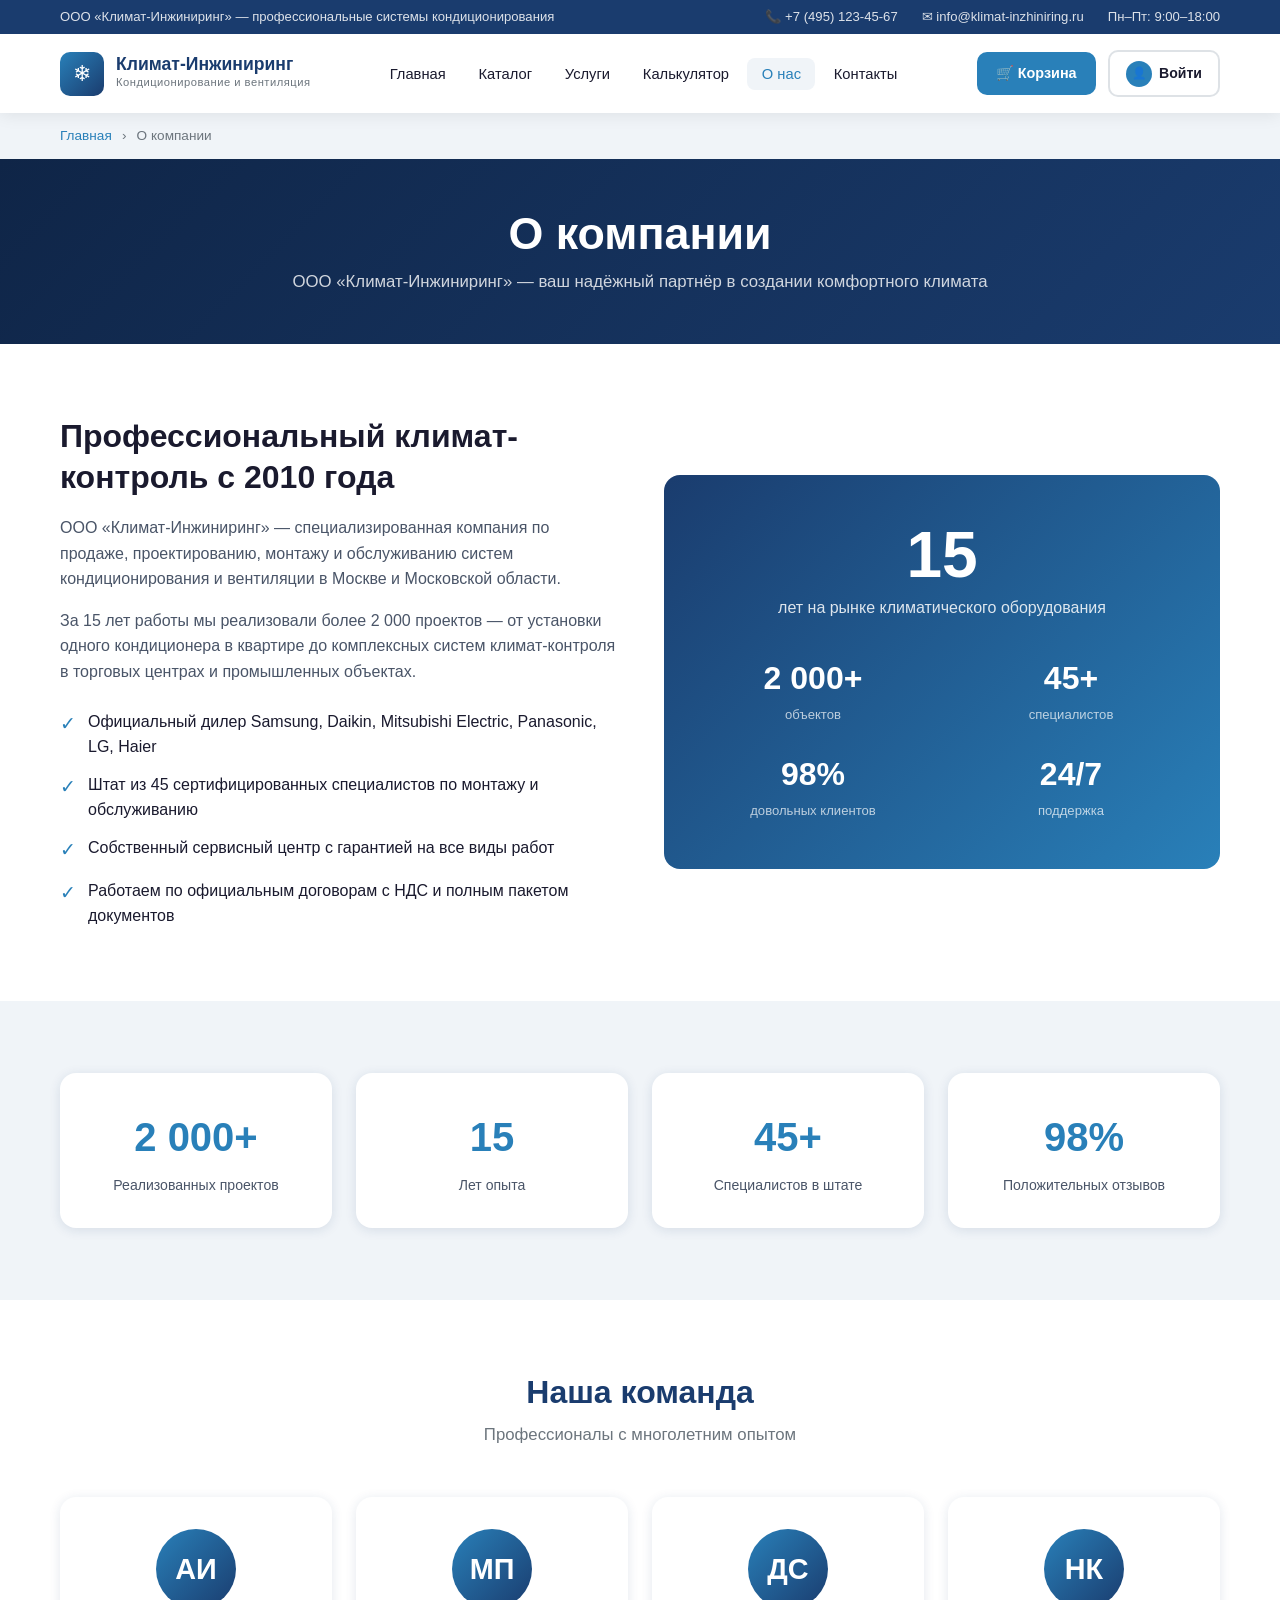
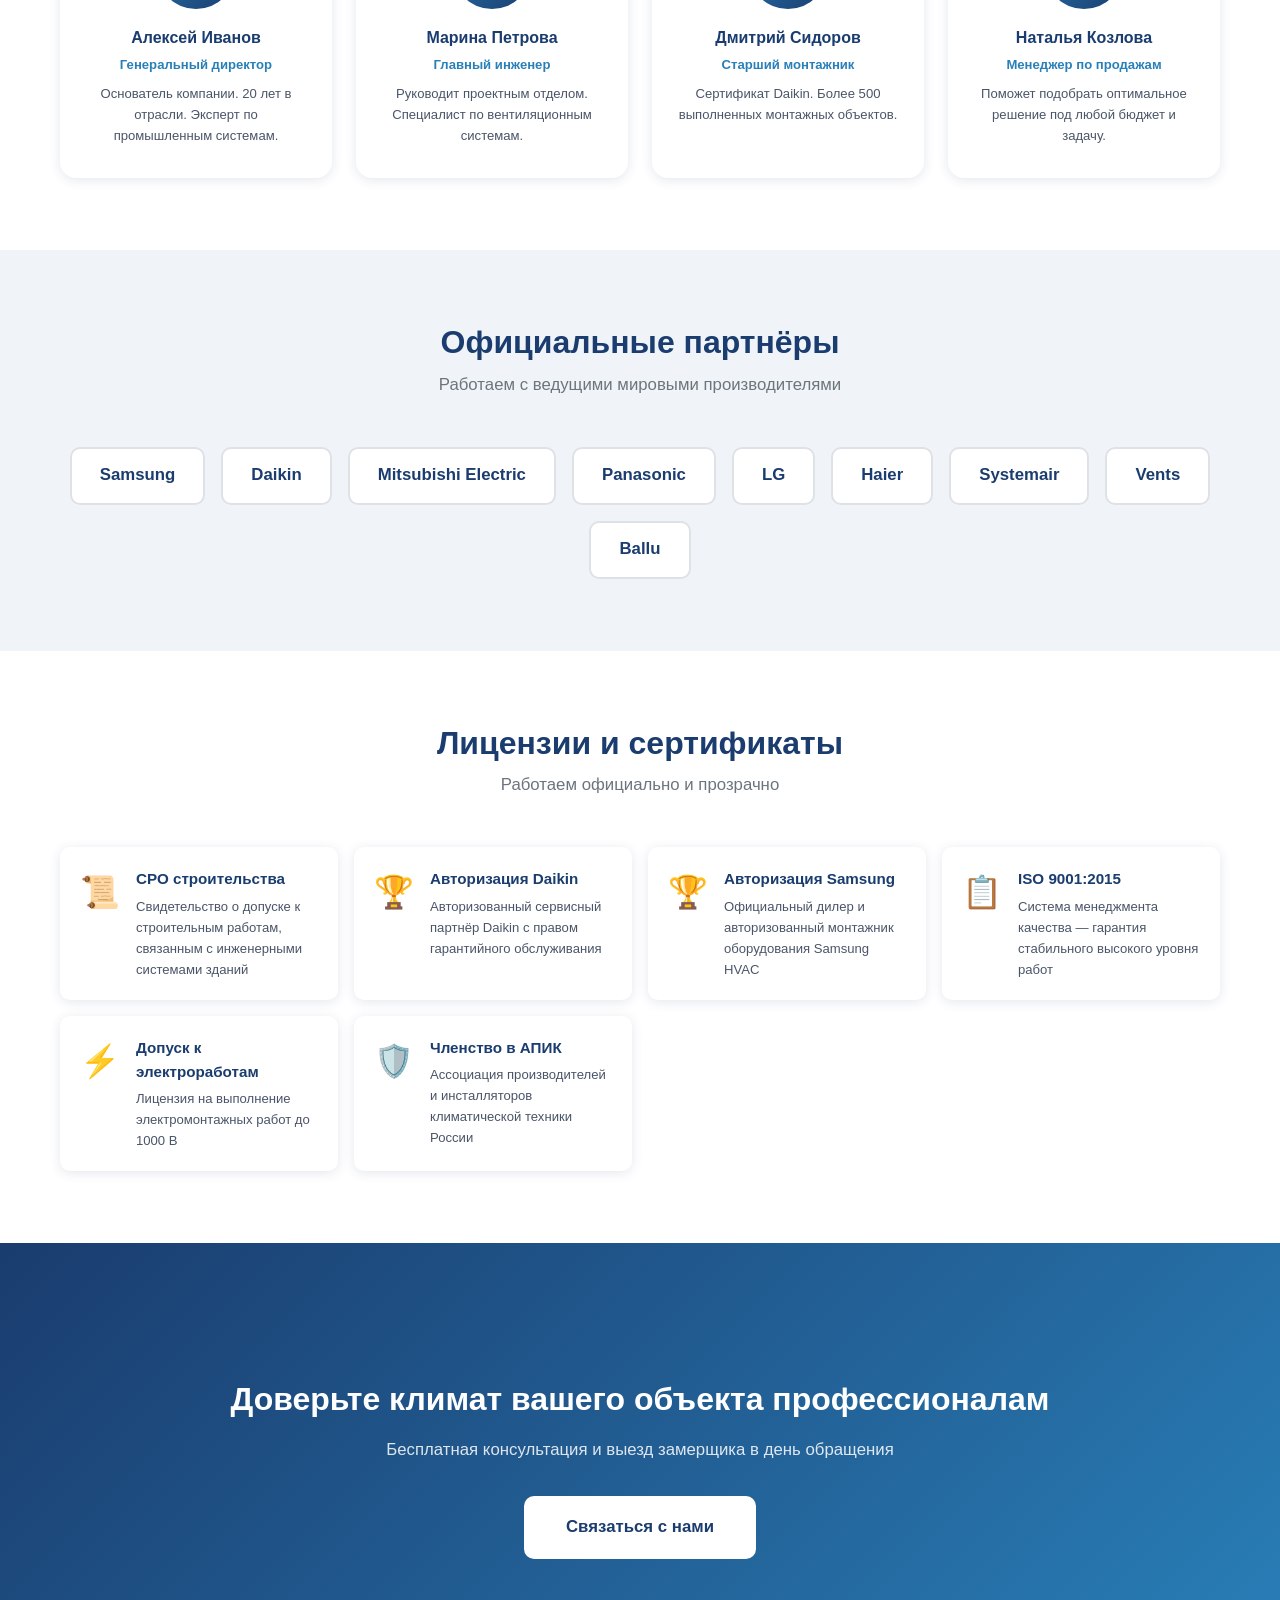
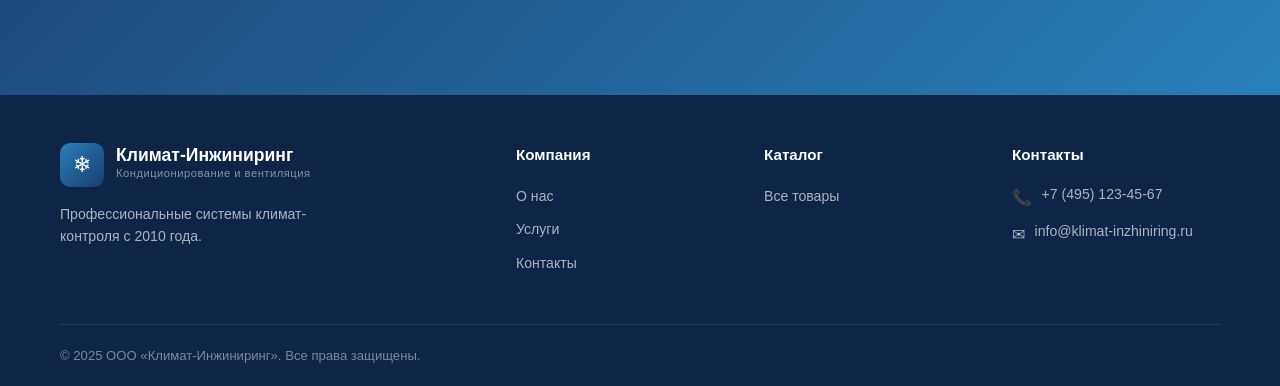
==== commit 3ac9a935: "Rename: Климат-Инарс → Климат-Инжиниринг everywhere" ====
--- a/about.html
+++ b/about.html
@@ -3,7 +3,7 @@
 <head>
   <meta charset="UTF-8">
   <meta name="viewport" content="width=device-width, initial-scale=1.0">
-  <title>О компании — Климат-Инарс</title>
+  <title>О компании — Климат-Инжиниринг</title>
   <link rel="stylesheet" href="css/style.css">
   <link rel="stylesheet" href="css/account.css">
   <style>
@@ -49,10 +49,10 @@
 <header class="header">
   <div class="header-top">
     <div class="container">
-      <div>ООО «Климат-Инарс» — профессиональные системы кондиционирования</div>
+      <div>ООО «Климат-Инжиниринг» — профессиональные системы кондиционирования</div>
       <div class="header-top-contacts">
         <a href="tel:+74951234567">📞 +7 (495) 123-45-67</a>
-        <a href="mailto:info@klimat-inars.ru">✉ info@klimat-inars.ru</a>
+        <a href="mailto:info@klimat-inzhiniring.ru">✉ info@klimat-inzhiniring.ru</a>
         <span>Пн–Пт: 9:00–18:00</span>
       </div>
     </div>
@@ -62,7 +62,7 @@
       <a href="index.html" class="logo">
         <div class="logo-icon">❄</div>
         <div class="logo-text">
-          <span class="logo-name">Климат-Инарс</span>
+          <span class="logo-name">Климат-Инжиниринг</span>
           <span class="logo-tagline">Кондиционирование и вентиляция</span>
         </div>
       </a>
@@ -115,7 +115,7 @@
 <div class="page-hero">
   <div class="container">
     <h1>О компании</h1>
-    <p>ООО «Климат-Инарс» — ваш надёжный партнёр в создании комфортного климата</p>
+    <p>ООО «Климат-Инжиниринг» — ваш надёжный партнёр в создании комфортного климата</p>
   </div>
 </div>
 
@@ -125,7 +125,7 @@
     <div class="about-intro">
       <div>
         <h2>Профессиональный климат-контроль с 2010 года</h2>
-        <p style="color:var(--text-light);margin:1rem 0">ООО «Климат-Инарс» — специализированная компания по продаже, проектированию, монтажу и обслуживанию систем кондиционирования и вентиляции в Москве и Московской области.</p>
+        <p style="color:var(--text-light);margin:1rem 0">ООО «Климат-Инжиниринг» — специализированная компания по продаже, проектированию, монтажу и обслуживанию систем кондиционирования и вентиляции в Москве и Московской области.</p>
         <p style="color:var(--text-light);margin-bottom:1.5rem">За 15 лет работы мы реализовали более 2 000 проектов — от установки одного кондиционера в квартире до комплексных систем климат-контроля в торговых центрах и промышленных объектах.</p>
         <div style="display:flex;flex-direction:column;gap:0.75rem">
           <div style="display:flex;gap:0.75rem;align-items:flex-start">
@@ -309,7 +309,7 @@
           <a href="index.html" class="logo">
             <div class="logo-icon">❄</div>
             <div class="logo-text">
-              <span class="logo-name">Климат-Инарс</span>
+              <span class="logo-name">Климат-Инжиниринг</span>
               <span class="logo-tagline">Кондиционирование и вентиляция</span>
             </div>
           </a>
@@ -332,14 +332,14 @@
         <div class="footer-col">
           <h4>Контакты</h4>
           <div class="footer-contact-item"><span class="icon">📞</span><span>+7 (495) 123-45-67</span></div>
-          <div class="footer-contact-item"><span class="icon">✉</span><span>info@klimat-inars.ru</span></div>
+          <div class="footer-contact-item"><span class="icon">✉</span><span>info@klimat-inzhiniring.ru</span></div>
         </div>
       </div>
     </div>
   </div>
   <div class="container">
     <div class="footer-bottom">
-      <span>© 2025 ООО «Климат-Инарс». Все права защищены.</span>
+      <span>© 2025 ООО «Климат-Инжиниринг». Все права защищены.</span>
     </div>
   </div>
 </footer>
